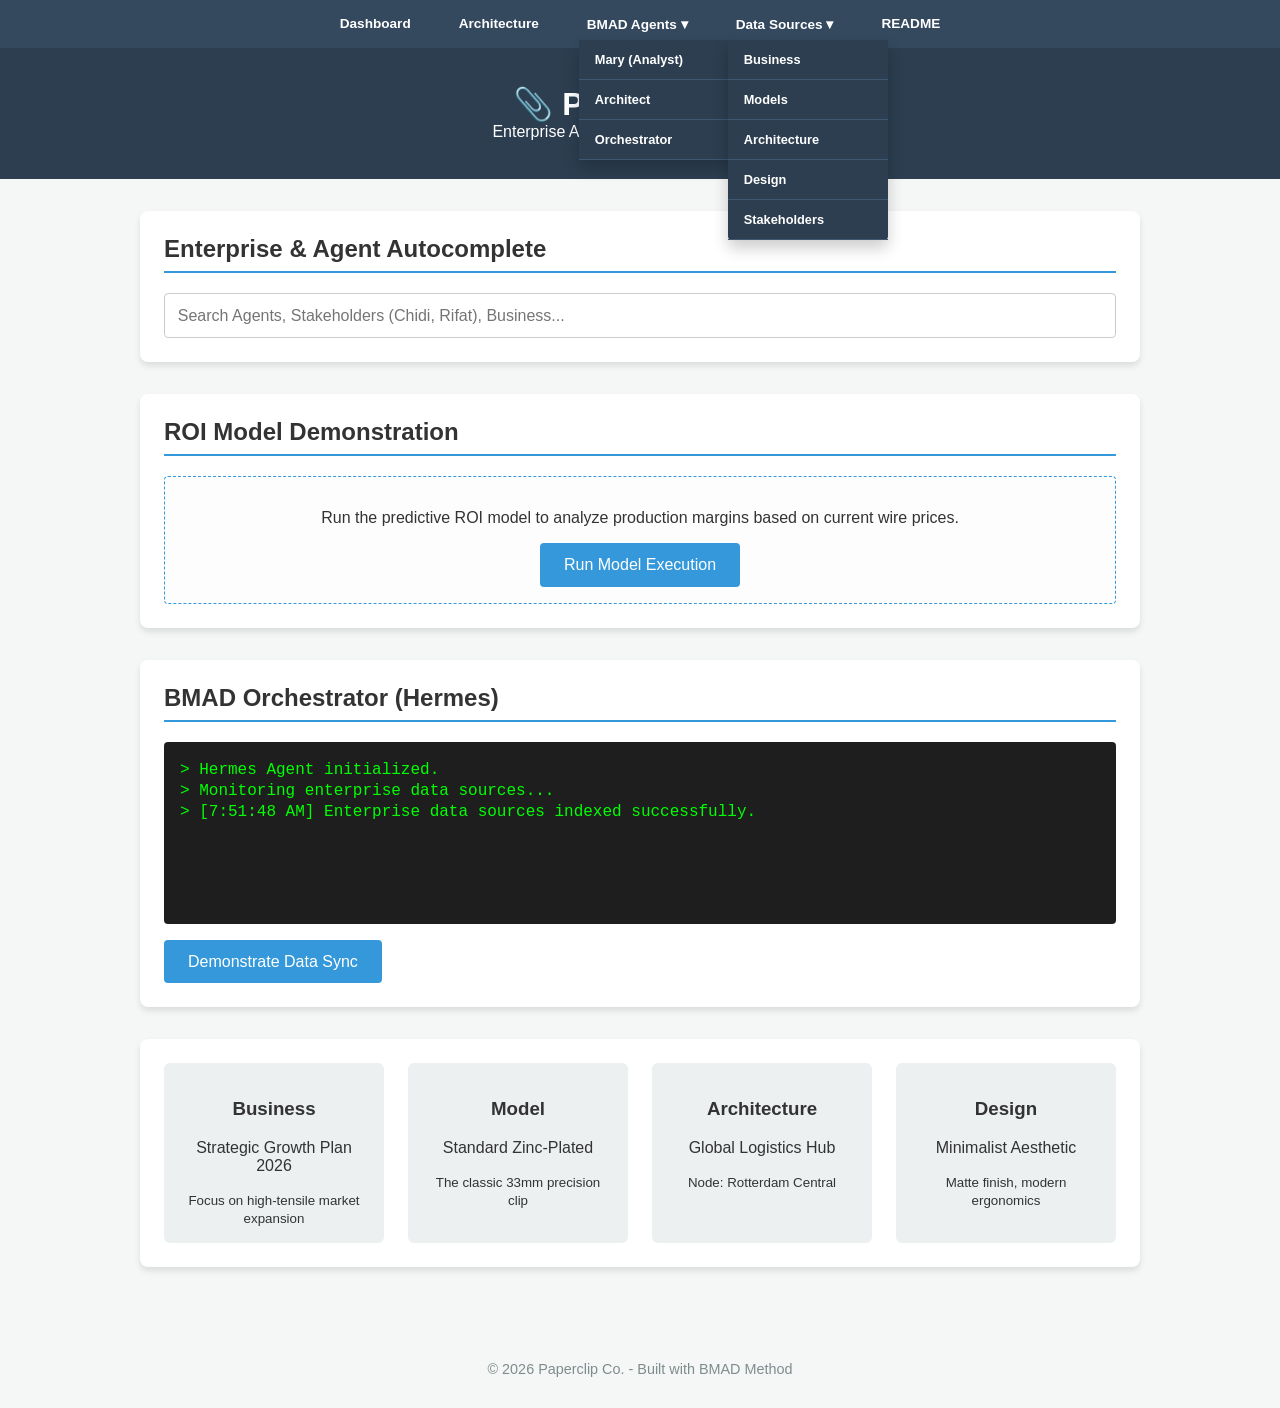
==== index.html @ b53ecb3b "feat: pivot Paperclip Co to AI Transformation Consultancy and expand navigation" ====
<!DOCTYPE html>
<html lang="en">
<head>
    <meta charset="UTF-8">
    <meta name="viewport" content="width=device-width, initial-scale=1.0">
    <title>Paperclip Co - Enterprise BMAD Dashboard</title>
    <link rel="stylesheet" href="style.css">
</head>
<body>
    <nav class="top-menu">
        <ul>
            <li><a href="index.html">Dashboard</a></li>
            <li><a href="markdown-renderer.html?file=architecture.md">Architecture</a></li>
            <li class="dropdown">
                <a href="#">BMAD Agents ▾</a>
                <ul class="dropdown-content">
                    <li><a href="markdown-renderer.html?file=.bmad-core/agents/analyst.md">Mary (Analyst)</a></li>
                    <li><a href="markdown-renderer.html?file=.bmad-core/agents/architect.md">Architect</a></li>
                    <li><a href="markdown-renderer.html?file=.bmad-core/agents/bmad-orchestrator.md">Orchestrator</a></li>
                </ul>
            </li>
            <li class="dropdown">
                <a href="#">Data Sources ▾</a>
                <ul class="dropdown-content">
                    <li><a href="data/business.json">Business</a></li>
                    <li><a href="data/model.json">Models</a></li>
                    <li><a href="data/architecture.json">Architecture</a></li>
                    <li><a href="data/design.json">Design</a></li>
                    <li><a href="data/stakeholders.json">Stakeholders</a></li>
                </ul>
            </li>
            <li><a href="markdown-renderer.html?file=README.md">README</a></li>
        </ul>
    </nav>

    <header>
        <h1>📎 Paperclip Co. <span class="subtitle">Enterprise AI Transformation Consultancy</span></h1>
    </header>
    
    <main>
        <section id="search-section">
            <h2>Enterprise & Agent Autocomplete</h2>
            <div class="search-container">
                <input type="text" id="autocomplete-input" placeholder="Search Agents, Stakeholders (Chidi, Rifat), Business...">
                <div id="autocomplete-results" class="results-dropdown"></div>
            </div>
        </section>

        <section id="model-demonstration">
            <h2>ROI Model Demonstration</h2>
            <div class="model-box">
                <p>Run the predictive ROI model to analyze production margins based on current wire prices.</p>
                <button onclick="window.runROIModel()">Run Model Execution</button>
            </div>
        </section>

        <section id="hermes-agent">
            <h2>BMAD Orchestrator (Hermes)</h2>
            <div class="agent-console" id="agent-console">
                <p class="system-msg">> Hermes Agent initialized.</p>
                <p class="system-msg">> Monitoring enterprise data sources...</p>
            </div>
            <button id="demonstrate-btn">Demonstrate Data Sync</button>
        </section>

        <section id="bmad-overview">
            <div class="bmad-grid">
                <div class="bmad-card" id="business-card">
                    <h3>Business</h3>
                    <p>Strategic Growth Plan 2026</p>
                    <small>Focus on high-tensile market expansion</small>
                </div>
                <div class="bmad-card" id="model-card">
                    <h3>Model</h3>
                    <p>Standard Zinc-Plated</p>
                    <small>The classic 33mm precision clip</small>
                </div>
                <div class="bmad-card" id="architecture-card">
                    <h3>Architecture</h3>
                    <p>Global Logistics Hub</p>
                    <small>Node: Rotterdam Central</small>
                </div>
                <div class="bmad-card" id="design-card">
                    <h3>Design</h3>
                    <p>Minimalist Aesthetic</p>
                    <small>Matte finish, modern ergonomics</small>
                </div>
            </div>
        </section>
    </main>

    <footer>
        <p>&copy; 2026 Paperclip Co. - Built with BMAD Method</p>
    </footer>

    <script src="app.js"></script>
</body>
</html>
---- style.css ----
body {
    font-family: 'Segoe UI', Tahoma, Geneva, Verdana, sans-serif;
    background-color: #f4f7f6;
    color: #333;
    margin: 0;
    padding: 0;
}

.top-menu {
    background-color: #34495e;
    padding: 0.5rem 0;
    position: sticky;
    top: 0;
    z-index: 1001;
}

.top-menu ul {
    list-style: none;
    margin: 0;
    padding: 0;
    display: flex;
    justify-content: center;
}

.top-menu li {
    margin: 0 1rem;
    position: relative;
}

.top-menu a {
    color: white;
    text-decoration: none;
    font-weight: 600;
    font-size: 0.85rem;
    transition: color 0.2s;
    display: block;
    padding: 0.5rem;
}

.top-menu a:hover {
    color: #3498db;
}

/* Dropdown Styles */
.dropdown-content {
    display: none;
    position: absolute;
    background-color: #2c3e50;
    min-width: 160px;
    box-shadow: 0px 8px 16px 0px rgba(0,0,0,0.2);
    z-index: 1;
    border-radius: 0 0 4px 4px;
    flex-direction: column;
}

.dropdown-content li {
    margin: 0;
}

.dropdown-content a {
    padding: 12px 16px;
    font-size: 0.8rem;
    border-bottom: 1px solid #3e5871;
}

.dropdown-content a:hover {
    background-color: #34495e;
}

.dropdown:hover .dropdown-content {
    display: flex;
}

.model-box {
    padding: 1rem;
    background: #fdfdfd;
    border: 1px dashed #3498db;
    border-radius: 4px;
    text-align: center;
}

header {
    background-color: #2c3e50;
    color: white;
    padding: 1rem 2rem;
    text-align: center;
}

.subtitle {
    font-weight: 300;
    font-size: 1rem;
    display: block;
}

main {
    padding: 2rem;
    max-width: 1000px;
    margin: 0 auto;
}

section {
    background: white;
    padding: 1.5rem;
    margin-bottom: 2rem;
    border-radius: 8px;
    box-shadow: 0 4px 6px rgba(0,0,0,0.1);
}

h2 {
    border-bottom: 2px solid #3498db;
    padding-bottom: 0.5rem;
    margin-top: 0;
}

.search-container {
    position: relative;
}

#autocomplete-input {
    width: 100%;
    padding: 0.8rem;
    font-size: 1rem;
    border: 1px solid #ccc;
    border-radius: 4px;
    box-sizing: border-box;
}

.results-dropdown {
    position: absolute;
    top: 100%;
    left: 0;
    right: 0;
    background: white;
    border: 1px solid #ccc;
    border-top: none;
    z-index: 1000;
    max-height: 200px;
    overflow-y: auto;
    display: none;
}

.result-item {
    padding: 0.8rem;
    cursor: pointer;
    border-bottom: 1px solid #eee;
}

.result-item:hover {
    background-color: #f0f0f0;
}

.result-category {
    font-size: 0.8rem;
    color: #3498db;
    text-transform: uppercase;
    margin-bottom: 0.2rem;
}

.agent-console {
    background-color: #1e1e1e;
    color: #00ff00;
    font-family: 'Courier New', Courier, monospace;
    padding: 1rem;
    border-radius: 4px;
    height: 150px;
    overflow-y: auto;
    margin-bottom: 1rem;
}

.system-msg {
    margin: 0.2rem 0;
}

button {
    background-color: #3498db;
    color: white;
    border: none;
    padding: 0.8rem 1.5rem;
    border-radius: 4px;
    cursor: pointer;
    font-size: 1rem;
}

button:hover {
    background-color: #2980b9;
}

.bmad-grid {
    display: grid;
    grid-template-columns: repeat(auto-fit, minmax(200px, 1fr));
    gap: 1.5rem;
}

.bmad-card {
    background: #ecf0f1;
    padding: 1rem;
    border-radius: 6px;
    text-align: center;
    transition: transform 0.2s;
}

.bmad-card:hover {
    transform: translateY(-5px);
}

footer {
    text-align: center;
    padding: 1rem;
    color: #7f8c8d;
    font-size: 0.9rem;
}
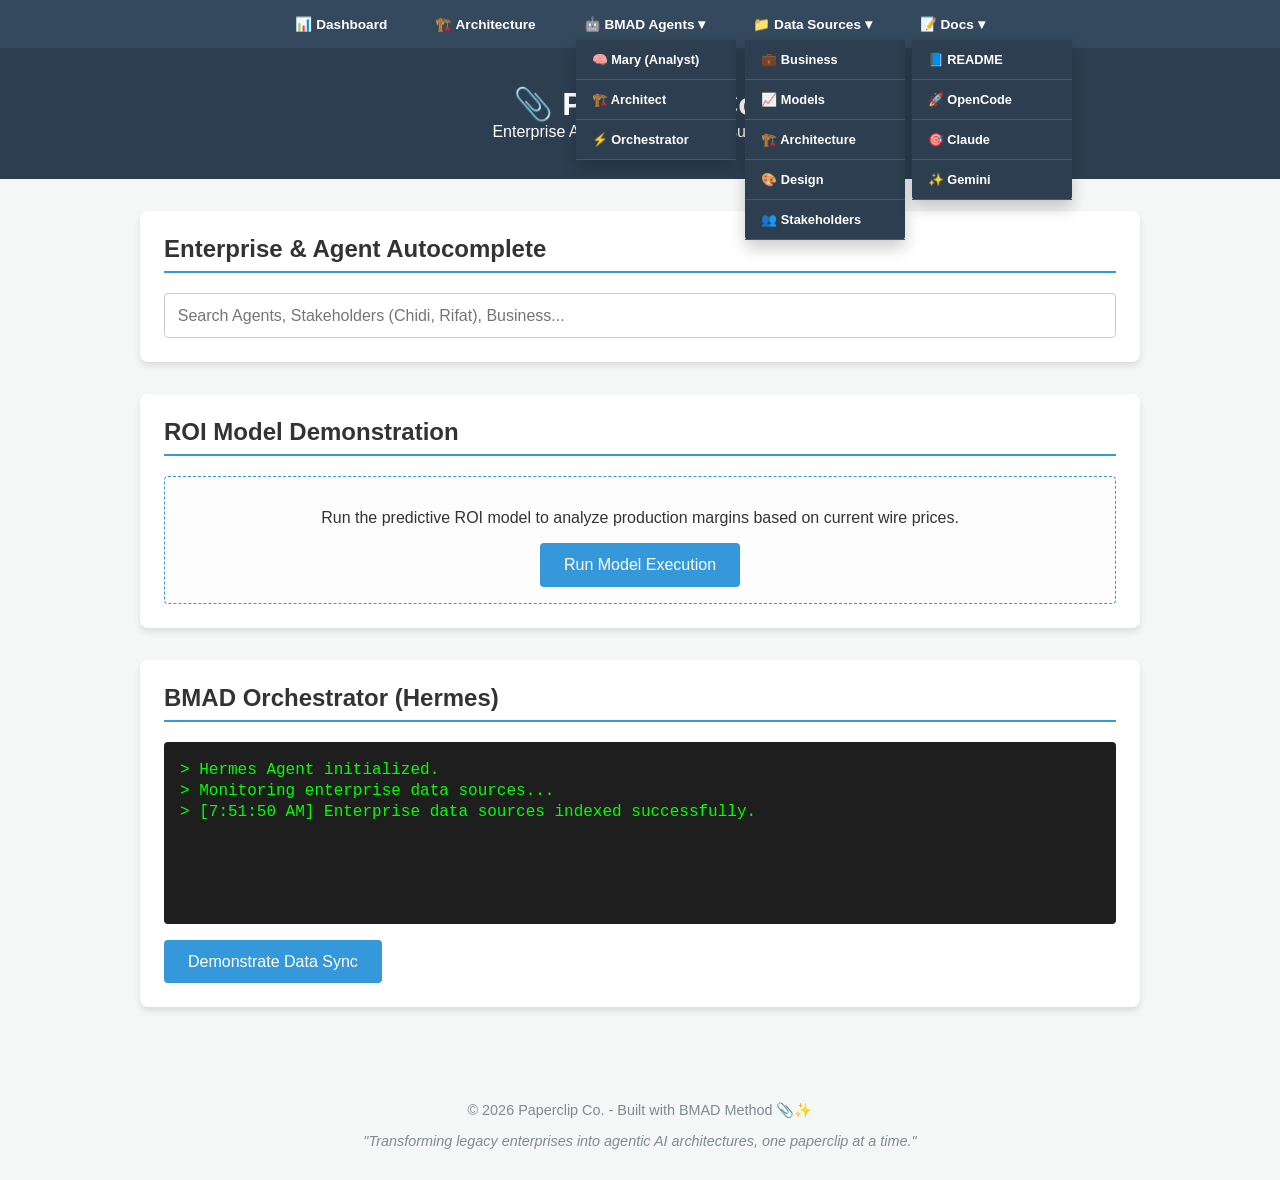
==== commit ec42db75: "feat: remove legacy BMAD cards and align all docs with showcase narrative - Remove Business/Model/Ar" ====
--- a/index.html
+++ b/index.html
@@ -9,27 +9,35 @@
 <body>
     <nav class="top-menu">
         <ul>
-            <li><a href="index.html">Dashboard</a></li>
-            <li><a href="markdown-renderer.html?file=architecture.md">Architecture</a></li>
+            <li><a href="index.html">📊 Dashboard</a></li>
+            <li><a href="markdown-renderer.html?file=architecture.md">🏗️ Architecture</a></li>
             <li class="dropdown">
-                <a href="#">BMAD Agents ▾</a>
+                <a href="#">🤖 BMAD Agents ▾</a>
                 <ul class="dropdown-content">
-                    <li><a href="markdown-renderer.html?file=.bmad-core/agents/analyst.md">Mary (Analyst)</a></li>
-                    <li><a href="markdown-renderer.html?file=.bmad-core/agents/architect.md">Architect</a></li>
-                    <li><a href="markdown-renderer.html?file=.bmad-core/agents/bmad-orchestrator.md">Orchestrator</a></li>
+                    <li><a href="markdown-renderer.html?file=.bmad-core/agents/analyst.md">🧠 Mary (Analyst)</a></li>
+                    <li><a href="markdown-renderer.html?file=.bmad-core/agents/architect.md">🏗️ Architect</a></li>
+                    <li><a href="markdown-renderer.html?file=.bmad-core/agents/bmad-orchestrator.md">⚡ Orchestrator</a></li>
                 </ul>
             </li>
             <li class="dropdown">
-                <a href="#">Data Sources ▾</a>
+                <a href="#">📁 Data Sources ▾</a>
                 <ul class="dropdown-content">
-                    <li><a href="data/business.json">Business</a></li>
-                    <li><a href="data/model.json">Models</a></li>
-                    <li><a href="data/architecture.json">Architecture</a></li>
-                    <li><a href="data/design.json">Design</a></li>
-                    <li><a href="data/stakeholders.json">Stakeholders</a></li>
+                    <li><a href="data/business.json">💼 Business</a></li>
+                    <li><a href="data/model.json">📈 Models</a></li>
+                    <li><a href="data/architecture.json">🏗️ Architecture</a></li>
+                    <li><a href="data/design.json">🎨 Design</a></li>
+                    <li><a href="data/stakeholders.json">👥 Stakeholders</a></li>
                 </ul>
             </li>
-            <li><a href="markdown-renderer.html?file=README.md">README</a></li>
+            <li class="dropdown">
+                <a href="#">📝 Docs ▾</a>
+                <ul class="dropdown-content">
+                    <li><a href="markdown-renderer.html?file=README.md">📘 README</a></li>
+                    <li><a href="markdown-renderer.html?file=opencode.md">🚀 OpenCode</a></li>
+                    <li><a href="markdown-renderer.html?file=claude.md">🎯 Claude</a></li>
+                    <li><a href="markdown-renderer.html?file=gemini.md">✨ Gemini</a></li>
+                </ul>
+            </li>
         </ul>
     </nav>
 
@@ -63,34 +71,11 @@
             <button id="demonstrate-btn">Demonstrate Data Sync</button>
         </section>
 
-        <section id="bmad-overview">
-            <div class="bmad-grid">
-                <div class="bmad-card" id="business-card">
-                    <h3>Business</h3>
-                    <p>Strategic Growth Plan 2026</p>
-                    <small>Focus on high-tensile market expansion</small>
-                </div>
-                <div class="bmad-card" id="model-card">
-                    <h3>Model</h3>
-                    <p>Standard Zinc-Plated</p>
-                    <small>The classic 33mm precision clip</small>
-                </div>
-                <div class="bmad-card" id="architecture-card">
-                    <h3>Architecture</h3>
-                    <p>Global Logistics Hub</p>
-                    <small>Node: Rotterdam Central</small>
-                </div>
-                <div class="bmad-card" id="design-card">
-                    <h3>Design</h3>
-                    <p>Minimalist Aesthetic</p>
-                    <small>Matte finish, modern ergonomics</small>
-                </div>
-            </div>
-        </section>
     </main>
 
     <footer>
-        <p>&copy; 2026 Paperclip Co. - Built with BMAD Method</p>
+        <p>&copy; 2026 Paperclip Co. - Built with BMAD Method 📎✨</p>
+        <p><em>"Transforming legacy enterprises into agentic AI architectures, one paperclip at a time."</em></p>
     </footer>
 
     <script src="app.js"></script>
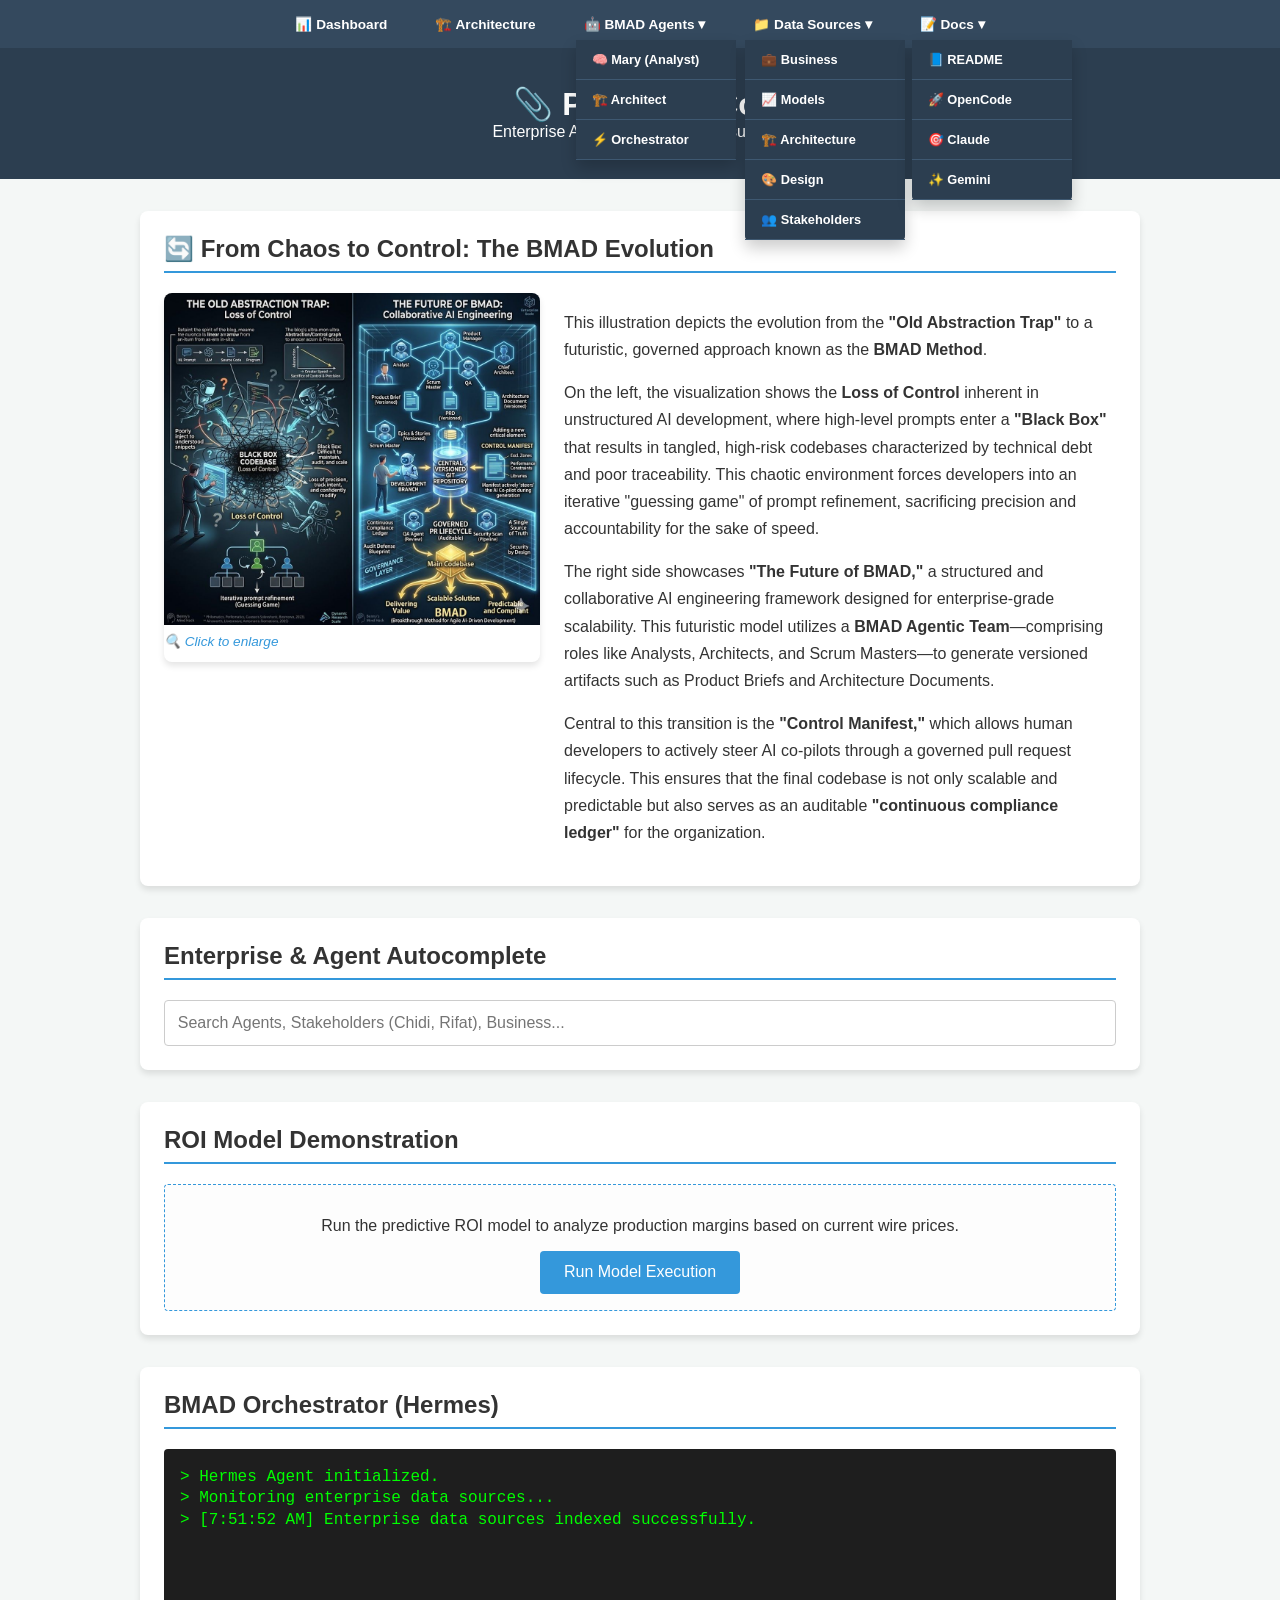
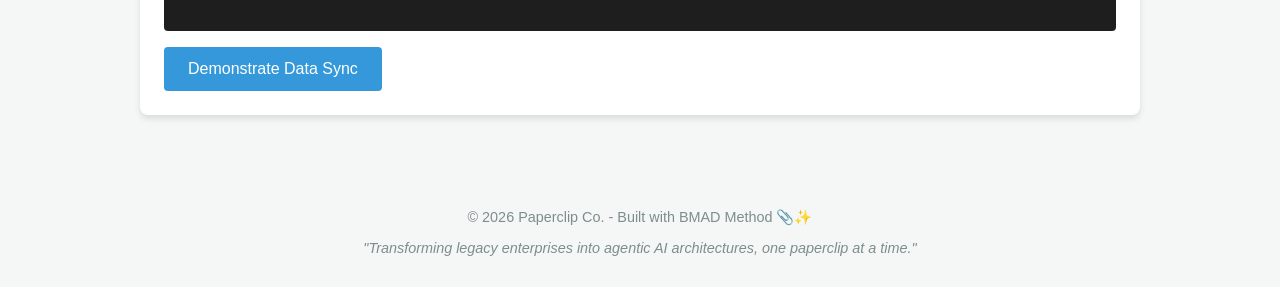
==== commit e63ace35: "feat: add BMAD before/after visual with modal popup - Download and include bmad_before_after.jpeg in" ====
--- a/index.html
+++ b/index.html
@@ -46,6 +46,30 @@
     </header>
     
     <main>
+        <section id="bmad-visual-section">
+            <h2>🔄 From Chaos to Control: The BMAD Evolution</h2>
+            <div class="bmad-visual">
+                <div class="bmad-visual-thumb" onclick="openModal()">
+                    <img src="bmad_before_after.jpeg" alt="BMAD Before and After - Old Abstraction Trap vs Future of BMAD">
+                    <p class="click-hint">🔍 Click to enlarge</p>
+                </div>
+                <div class="bmad-visual-text">
+                    <p>
+                        This illustration depicts the evolution from the <strong>"Old Abstraction Trap"</strong> to a futuristic, governed approach known as the <strong>BMAD Method</strong>.
+                    </p>
+                    <p>
+                        On the left, the visualization shows the <strong>Loss of Control</strong> inherent in unstructured AI development, where high-level prompts enter a <strong>"Black Box"</strong> that results in tangled, high-risk codebases characterized by technical debt and poor traceability. This chaotic environment forces developers into an iterative "guessing game" of prompt refinement, sacrificing precision and accountability for the sake of speed.
+                    </p>
+                    <p>
+                        The right side showcases <strong>"The Future of BMAD,"</strong> a structured and collaborative AI engineering framework designed for enterprise-grade scalability. This futuristic model utilizes a <strong>BMAD Agentic Team</strong>—comprising roles like Analysts, Architects, and Scrum Masters—to generate versioned artifacts such as Product Briefs and Architecture Documents.
+                    </p>
+                    <p>
+                        Central to this transition is the <strong>"Control Manifest,"</strong> which allows human developers to actively steer AI co-pilots through a governed pull request lifecycle. This ensures that the final codebase is not only scalable and predictable but also serves as an auditable <strong>"continuous compliance ledger"</strong> for the organization.
+                    </p>
+                </div>
+            </div>
+        </section>
+
         <section id="search-section">
             <h2>Enterprise & Agent Autocomplete</h2>
             <div class="search-container">
@@ -73,11 +97,37 @@
 
     </main>
 
+    <!-- Image Modal -->
+    <div id="image-modal" class="modal-overlay" onclick="closeModal(event)">
+        <div class="modal-content">
+            <button class="modal-close" onclick="closeModal(event)">&times;</button>
+            <img src="bmad_before_after.jpeg" alt="BMAD Before and After - Full Size">
+        </div>
+    </div>
+
     <footer>
         <p>&copy; 2026 Paperclip Co. - Built with BMAD Method 📎✨</p>
         <p><em>"Transforming legacy enterprises into agentic AI architectures, one paperclip at a time."</em></p>
     </footer>
 
     <script src="app.js"></script>
+    <script>
+        function openModal() {
+            document.getElementById('image-modal').classList.add('active');
+            document.body.style.overflow = 'hidden';
+        }
+        function closeModal(event) {
+            if (event.target.classList.contains('modal-overlay') || event.target.classList.contains('modal-close')) {
+                document.getElementById('image-modal').classList.remove('active');
+                document.body.style.overflow = '';
+            }
+        }
+        document.addEventListener('keydown', function(event) {
+            if (event.key === 'Escape') {
+                document.getElementById('image-modal').classList.remove('active');
+                document.body.style.overflow = '';
+            }
+        });
+    </script>
 </body>
 </html>
--- a/style.css
+++ b/style.css
@@ -209,3 +209,99 @@
     color: #7f8c8d;
     font-size: 0.9rem;
 }
+
+/* Modal Styles */
+.modal-overlay {
+    display: none;
+    position: fixed;
+    z-index: 2000;
+    left: 0;
+    top: 0;
+    width: 100%;
+    height: 100%;
+    background-color: rgba(0, 0, 0, 0.85);
+    justify-content: center;
+    align-items: center;
+    padding: 2rem;
+    box-sizing: border-box;
+}
+
+.modal-overlay.active {
+    display: flex;
+}
+
+.modal-content {
+    position: relative;
+    max-width: 90vw;
+    max-height: 90vh;
+    display: flex;
+    flex-direction: column;
+    align-items: center;
+}
+
+.modal-content img {
+    max-width: 100%;
+    max-height: 80vh;
+    border-radius: 8px;
+    box-shadow: 0 10px 30px rgba(0,0,0,0.5);
+}
+
+.modal-close {
+    position: absolute;
+    top: -40px;
+    right: 0;
+    color: white;
+    font-size: 2rem;
+    font-weight: bold;
+    cursor: pointer;
+    background: none;
+    border: none;
+    padding: 0;
+    line-height: 1;
+}
+
+.modal-close:hover {
+    color: #e74c3c;
+}
+
+.bmad-visual {
+    display: flex;
+    flex-wrap: wrap;
+    gap: 1.5rem;
+    align-items: flex-start;
+}
+
+.bmad-visual-thumb {
+    flex: 1 1 300px;
+    cursor: pointer;
+    transition: transform 0.2s, box-shadow 0.2s;
+    border-radius: 8px;
+    overflow: hidden;
+    box-shadow: 0 4px 6px rgba(0,0,0,0.1);
+}
+
+.bmad-visual-thumb:hover {
+    transform: scale(1.02);
+    box-shadow: 0 8px 16px rgba(0,0,0,0.2);
+}
+
+.bmad-visual-thumb img {
+    width: 100%;
+    display: block;
+}
+
+.bmad-visual-text {
+    flex: 2 1 400px;
+}
+
+.bmad-visual-text p {
+    line-height: 1.7;
+    margin-bottom: 1rem;
+}
+
+.click-hint {
+    font-size: 0.85rem;
+    color: #3498db;
+    margin-top: 0.5rem;
+    font-style: italic;
+}
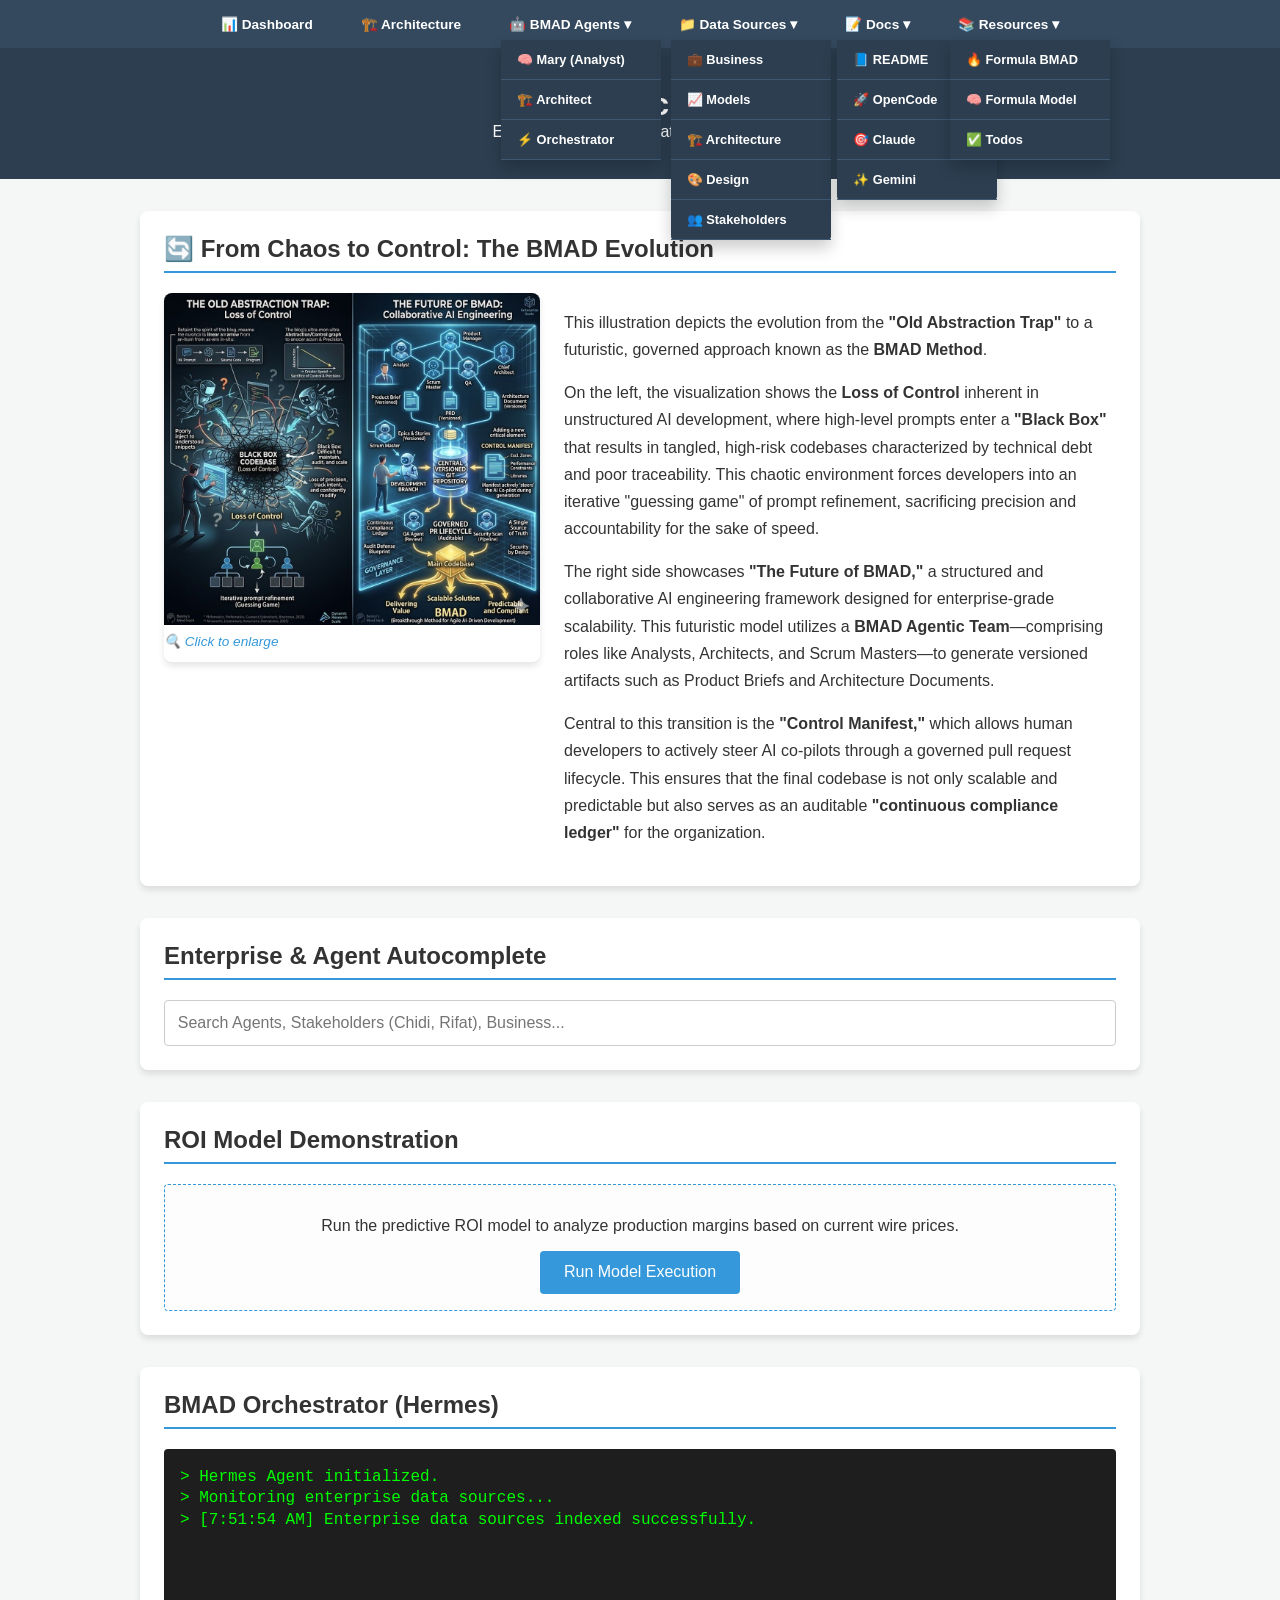
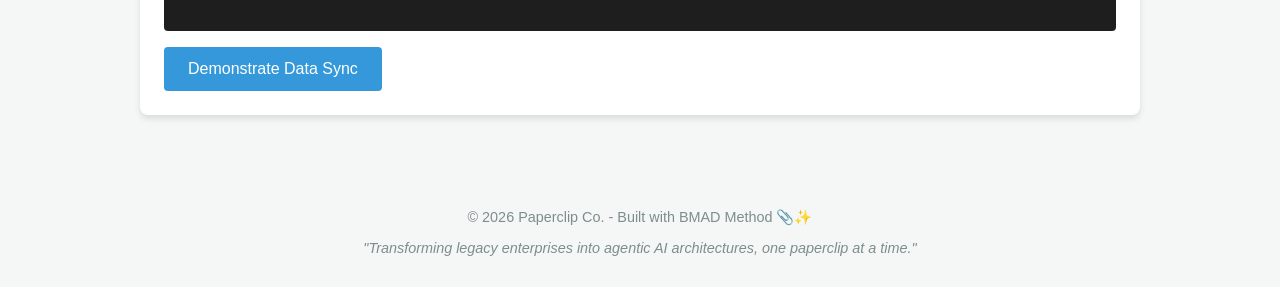
==== commit 30e1a853: "Add BMAD resources: formula_bmad, formula_model, todos + site menu integration" ====
--- a/index.html
+++ b/index.html
@@ -36,6 +36,14 @@
                     <li><a href="markdown-renderer.html?file=opencode.md">🚀 OpenCode</a></li>
                     <li><a href="markdown-renderer.html?file=claude.md">🎯 Claude</a></li>
                     <li><a href="markdown-renderer.html?file=gemini.md">✨ Gemini</a></li>
+                </ul>
+            </li>
+            <li class="dropdown">
+                <a href="#">📚 Resources ▾</a>
+                <ul class="dropdown-content">
+                    <li><a href="markdown-renderer.html?file=formula_bmad.md">🔥 Formula BMAD</a></li>
+                    <li><a href="markdown-renderer.html?file=formula_model.md">🧠 Formula Model</a></li>
+                    <li><a href="markdown-renderer.html?file=todos.md">✅ Todos</a></li>
                 </ul>
             </li>
         </ul>
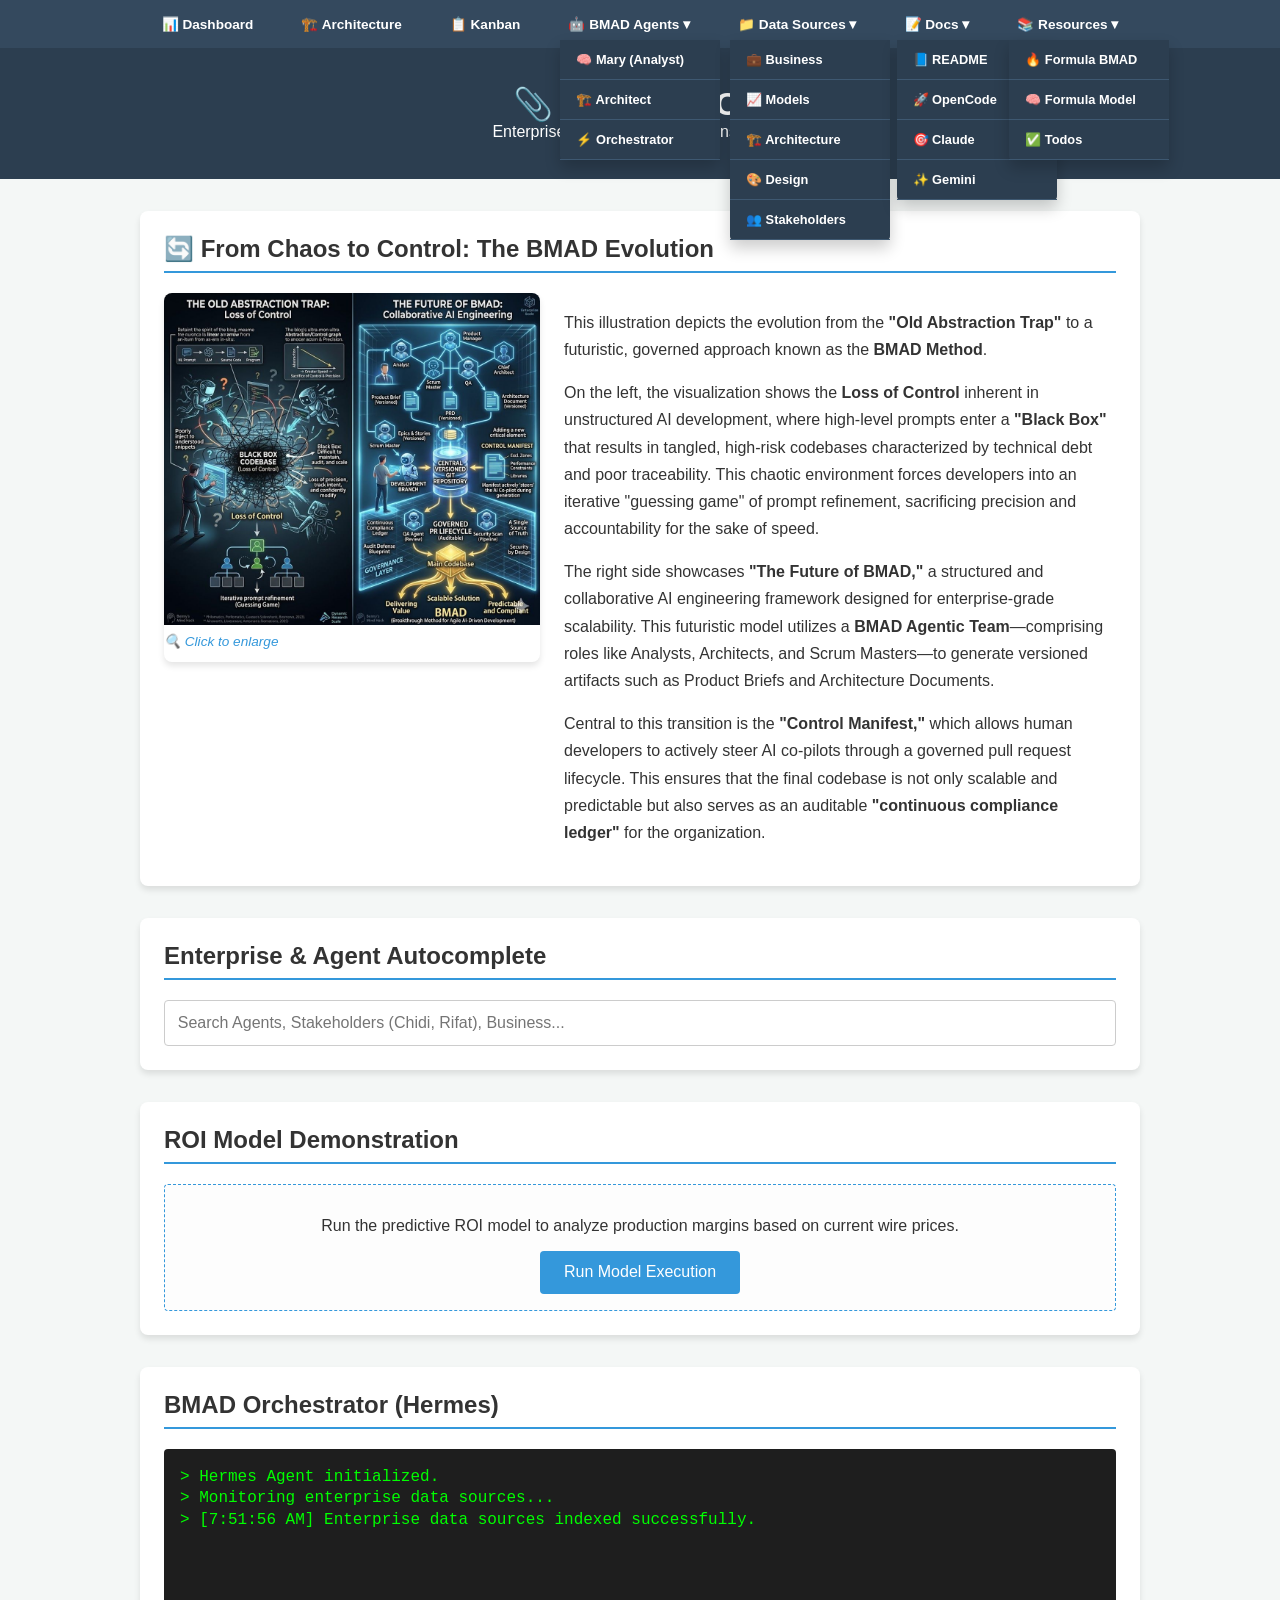
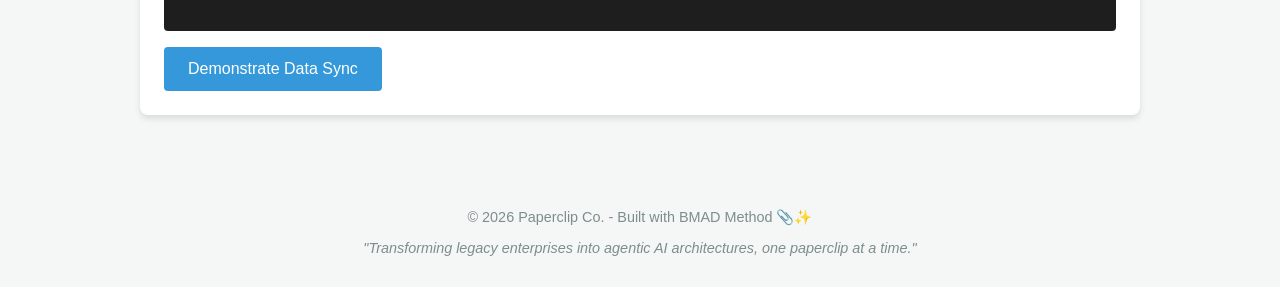
==== commit ac3d6ae9: "Add kanban board, shared menu component, Substack community section, and update todos" ====
--- a/index.html
+++ b/index.html
@@ -7,47 +7,9 @@
     <link rel="stylesheet" href="style.css">
 </head>
 <body>
-    <nav class="top-menu">
-        <ul>
-            <li><a href="index.html">📊 Dashboard</a></li>
-            <li><a href="markdown-renderer.html?file=architecture.md">🏗️ Architecture</a></li>
-            <li class="dropdown">
-                <a href="#">🤖 BMAD Agents ▾</a>
-                <ul class="dropdown-content">
-                    <li><a href="markdown-renderer.html?file=.bmad-core/agents/analyst.md">🧠 Mary (Analyst)</a></li>
-                    <li><a href="markdown-renderer.html?file=.bmad-core/agents/architect.md">🏗️ Architect</a></li>
-                    <li><a href="markdown-renderer.html?file=.bmad-core/agents/bmad-orchestrator.md">⚡ Orchestrator</a></li>
-                </ul>
-            </li>
-            <li class="dropdown">
-                <a href="#">📁 Data Sources ▾</a>
-                <ul class="dropdown-content">
-                    <li><a href="data/business.json">💼 Business</a></li>
-                    <li><a href="data/model.json">📈 Models</a></li>
-                    <li><a href="data/architecture.json">🏗️ Architecture</a></li>
-                    <li><a href="data/design.json">🎨 Design</a></li>
-                    <li><a href="data/stakeholders.json">👥 Stakeholders</a></li>
-                </ul>
-            </li>
-            <li class="dropdown">
-                <a href="#">📝 Docs ▾</a>
-                <ul class="dropdown-content">
-                    <li><a href="markdown-renderer.html?file=README.md">📘 README</a></li>
-                    <li><a href="markdown-renderer.html?file=opencode.md">🚀 OpenCode</a></li>
-                    <li><a href="markdown-renderer.html?file=claude.md">🎯 Claude</a></li>
-                    <li><a href="markdown-renderer.html?file=gemini.md">✨ Gemini</a></li>
-                </ul>
-            </li>
-            <li class="dropdown">
-                <a href="#">📚 Resources ▾</a>
-                <ul class="dropdown-content">
-                    <li><a href="markdown-renderer.html?file=formula_bmad.md">🔥 Formula BMAD</a></li>
-                    <li><a href="markdown-renderer.html?file=formula_model.md">🧠 Formula Model</a></li>
-                    <li><a href="markdown-renderer.html?file=todos.md">✅ Todos</a></li>
-                </ul>
-            </li>
-        </ul>
-    </nav>
+    <!-- Shared Menu -->
+    <div id="shared-menu"></div>
+    <script src="menu.js"></script>
 
     <header>
         <h1>📎 Paperclip Co. <span class="subtitle">Enterprise AI Transformation Consultancy</span></h1>
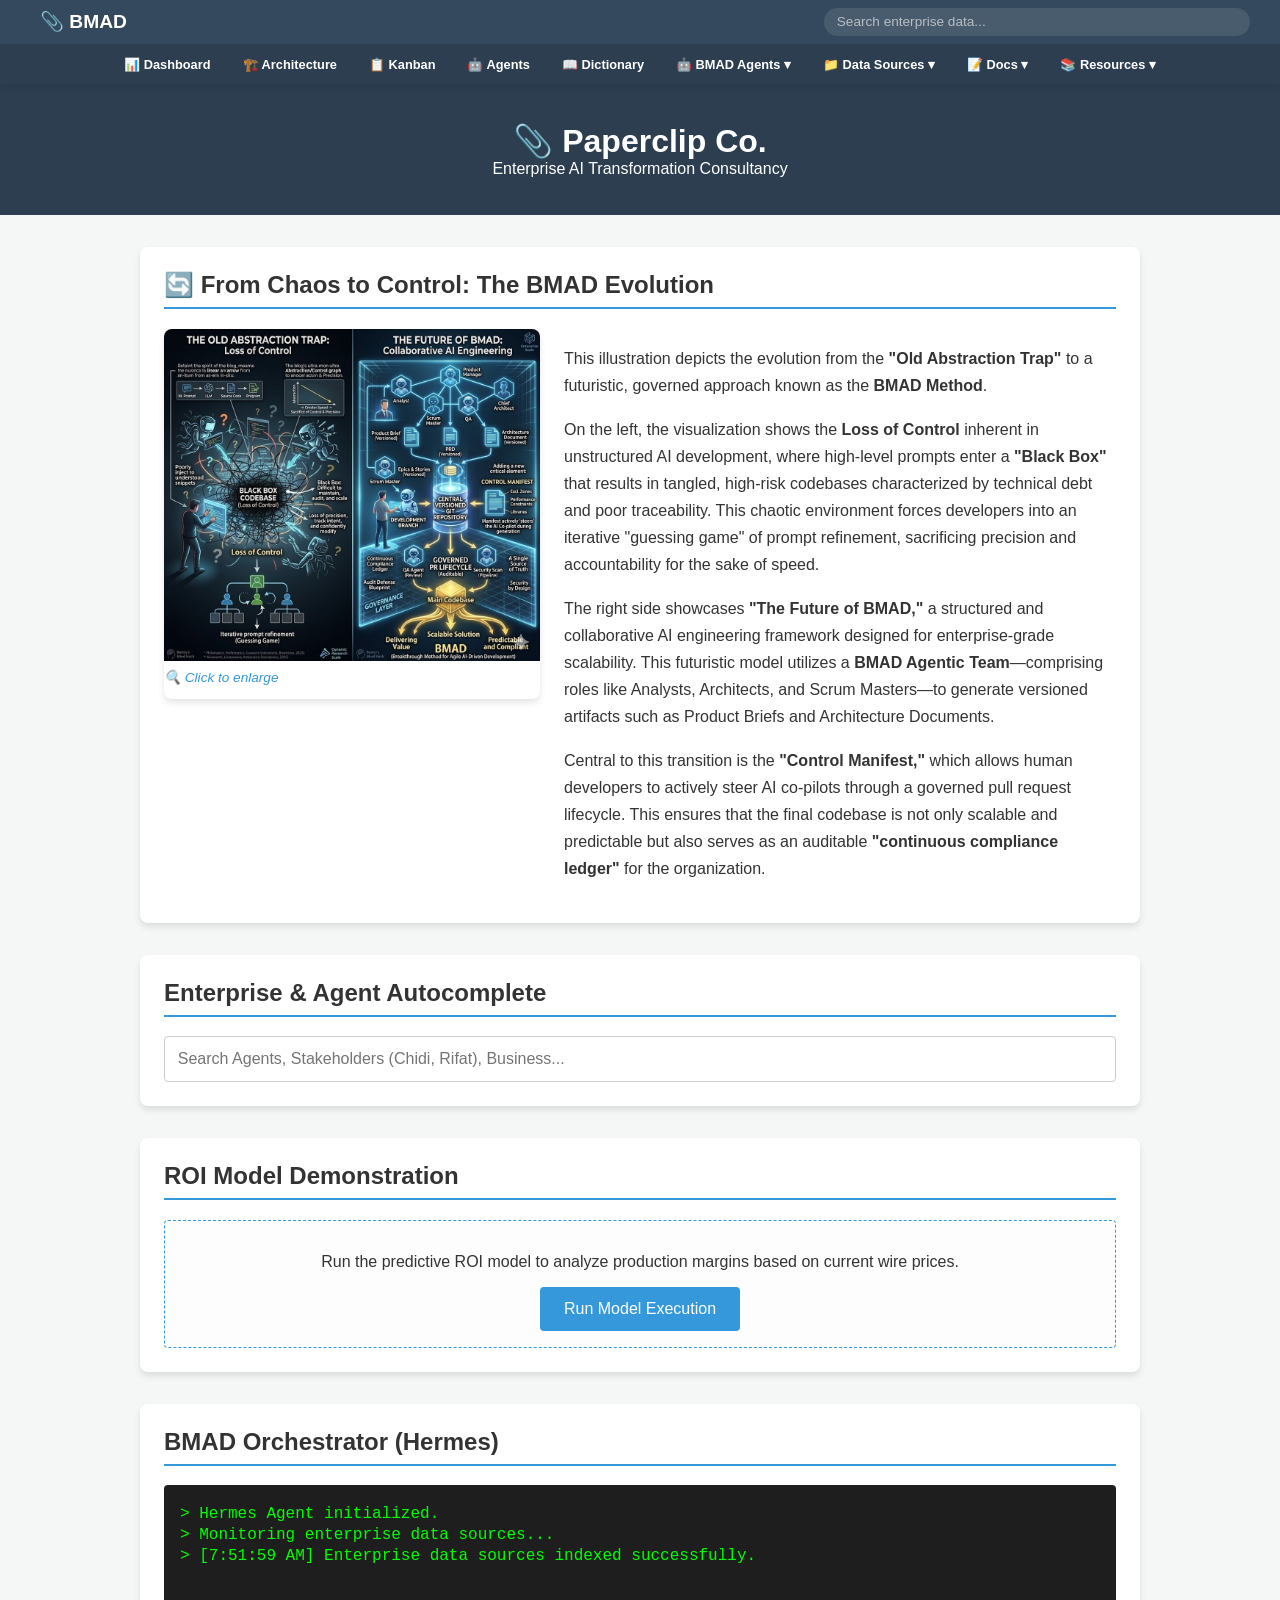
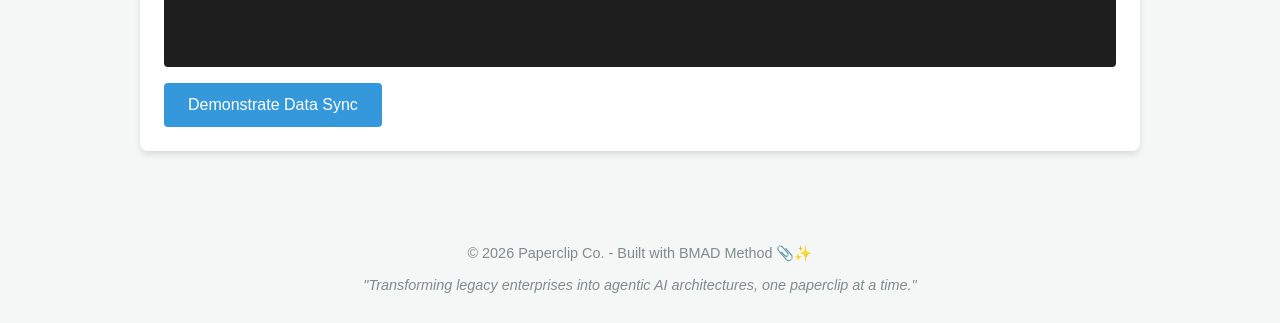
==== commit 604aec0f: "feat: fix search navigation, add robots.txt, sitemap.xml, and favicon" ====
--- a/index.html
+++ b/index.html
@@ -5,6 +5,7 @@
     <meta name="viewport" content="width=device-width, initial-scale=1.0">
     <title>Paperclip Co - Enterprise BMAD Dashboard</title>
     <link rel="stylesheet" href="style.css">
+    <link rel="icon" href="favicon.svg" type="image/svg+xml">
 </head>
 <body>
     <!-- Shared Menu -->
--- a/style.css
+++ b/style.css
@@ -8,36 +8,108 @@
 
 .top-menu {
     background-color: #34495e;
-    padding: 0.5rem 0;
+    padding: 0;
     position: sticky;
     top: 0;
     z-index: 1001;
-}
-
-.top-menu ul {
+    box-shadow: 0 2px 10px rgba(0,0,0,0.1);
+}
+
+.menu-header {
+    display: flex;
+    align-items: center;
+    justify-content: space-between;
+    padding: 0.5rem 1rem;
+    max-width: 1200px;
+    margin: 0 auto;
+}
+
+.menu-logo {
+    color: white;
+    font-weight: 800;
+    font-size: 1.2rem;
+    margin-right: 1rem;
+}
+
+.menu-search-container {
+    flex: 1;
+    max-width: 400px;
+    position: relative;
+    margin: 0 1rem;
+}
+
+#menu-search-input {
+    width: 100%;
+    padding: 0.4rem 0.8rem;
+    border-radius: 20px;
+    border: none;
+    font-size: 0.85rem;
+    background: rgba(255,255,255,0.1);
+    color: white;
+    transition: background 0.3s;
+}
+
+#menu-search-input:focus {
+    background: rgba(255,255,255,0.2);
+    outline: none;
+}
+
+#menu-search-input::placeholder {
+    color: rgba(255,255,255,0.6);
+}
+
+.menu-results-dropdown {
+    position: absolute;
+    top: 100%;
+    left: 0;
+    right: 0;
+    background: white;
+    border-radius: 0 0 8px 8px;
+    box-shadow: 0 4px 12px rgba(0,0,0,0.2);
+    margin-top: 5px;
+    max-height: 300px;
+    overflow-y: auto;
+    display: none;
+    z-index: 2000;
+}
+
+.menu-result-item {
+    padding: 0.6rem 1rem;
+    cursor: pointer;
+    border-bottom: 1px solid #eee;
+    color: #333;
+}
+
+.menu-result-item:hover {
+    background: #f0f0f0;
+}
+
+.menu-items {
     list-style: none;
     margin: 0;
     padding: 0;
     display: flex;
     justify-content: center;
-}
-
-.top-menu li {
-    margin: 0 1rem;
+    background: #2c3e50;
+    transition: max-height 0.3s ease-out;
+}
+
+.menu-items li {
     position: relative;
 }
 
-.top-menu a {
+.menu-items a {
     color: white;
     text-decoration: none;
     font-weight: 600;
-    font-size: 0.85rem;
-    transition: color 0.2s;
+    font-size: 0.8rem;
+    transition: background 0.2s;
     display: block;
-    padding: 0.5rem;
-}
-
-.top-menu a:hover {
+    padding: 0.8rem 1rem;
+}
+
+.menu-items a:hover {
+    background: #34495e;
     color: #3498db;
 }
 
@@ -46,29 +118,105 @@
     display: none;
     position: absolute;
     background-color: #2c3e50;
-    min-width: 160px;
+    min-width: 200px;
     box-shadow: 0px 8px 16px 0px rgba(0,0,0,0.2);
     z-index: 1;
-    border-radius: 0 0 4px 4px;
     flex-direction: column;
 }
 
 .dropdown-content li {
-    margin: 0;
+    width: 100%;
 }
 
 .dropdown-content a {
-    padding: 12px 16px;
-    font-size: 0.8rem;
-    border-bottom: 1px solid #3e5871;
-}
-
-.dropdown-content a:hover {
-    background-color: #34495e;
+    padding: 0.7rem 1rem;
+    font-size: 0.75rem;
+    border-bottom: 1px solid rgba(255,255,255,0.05);
 }
 
 .dropdown:hover .dropdown-content {
     display: flex;
+}
+
+/* Hamburger Menu */
+.menu-toggle {
+    display: none;
+    background: none;
+    border: none;
+    cursor: pointer;
+    padding: 10px;
+}
+
+.hamburger {
+    display: block;
+    width: 24px;
+    height: 2px;
+    background: white;
+    position: relative;
+    transition: background 0.3s;
+}
+
+.hamburger::before, .hamburger::after {
+    content: '';
+    position: absolute;
+    width: 24px;
+    height: 2px;
+    background: white;
+    transition: transform 0.3s;
+}
+
+.hamburger::before { top: -8px; }
+.hamburger::after { bottom: -8px; }
+
+.menu-toggle.active .hamburger { background: transparent; }
+.menu-toggle.active .hamburger::before { transform: rotate(45deg) translate(5px, 6px); }
+.menu-toggle.active .hamburger::after { transform: rotate(-45deg) translate(5px, -6px); }
+
+/* Responsive Styles */
+@media (max-width: 768px) {
+    .menu-header {
+        width: 100%;
+    }
+
+    .menu-toggle {
+        display: block;
+    }
+
+    .menu-items {
+        display: none;
+        flex-direction: column;
+        width: 100%;
+        background: #2c3e50;
+        max-height: 0;
+        overflow: hidden;
+    }
+
+    .menu-items.active {
+        display: flex;
+        max-height: 100vh;
+        overflow-y: auto;
+    }
+
+    .menu-items li {
+        width: 100%;
+    }
+
+    .dropdown-content {
+        position: static;
+        display: none;
+        width: 100%;
+        background: #34495e;
+        box-shadow: none;
+    }
+
+    .dropdown.active .dropdown-content {
+        display: flex;
+    }
+
+    .menu-search-container {
+        max-width: none;
+        margin: 0 0.5rem;
+    }
 }
 
 .model-box {
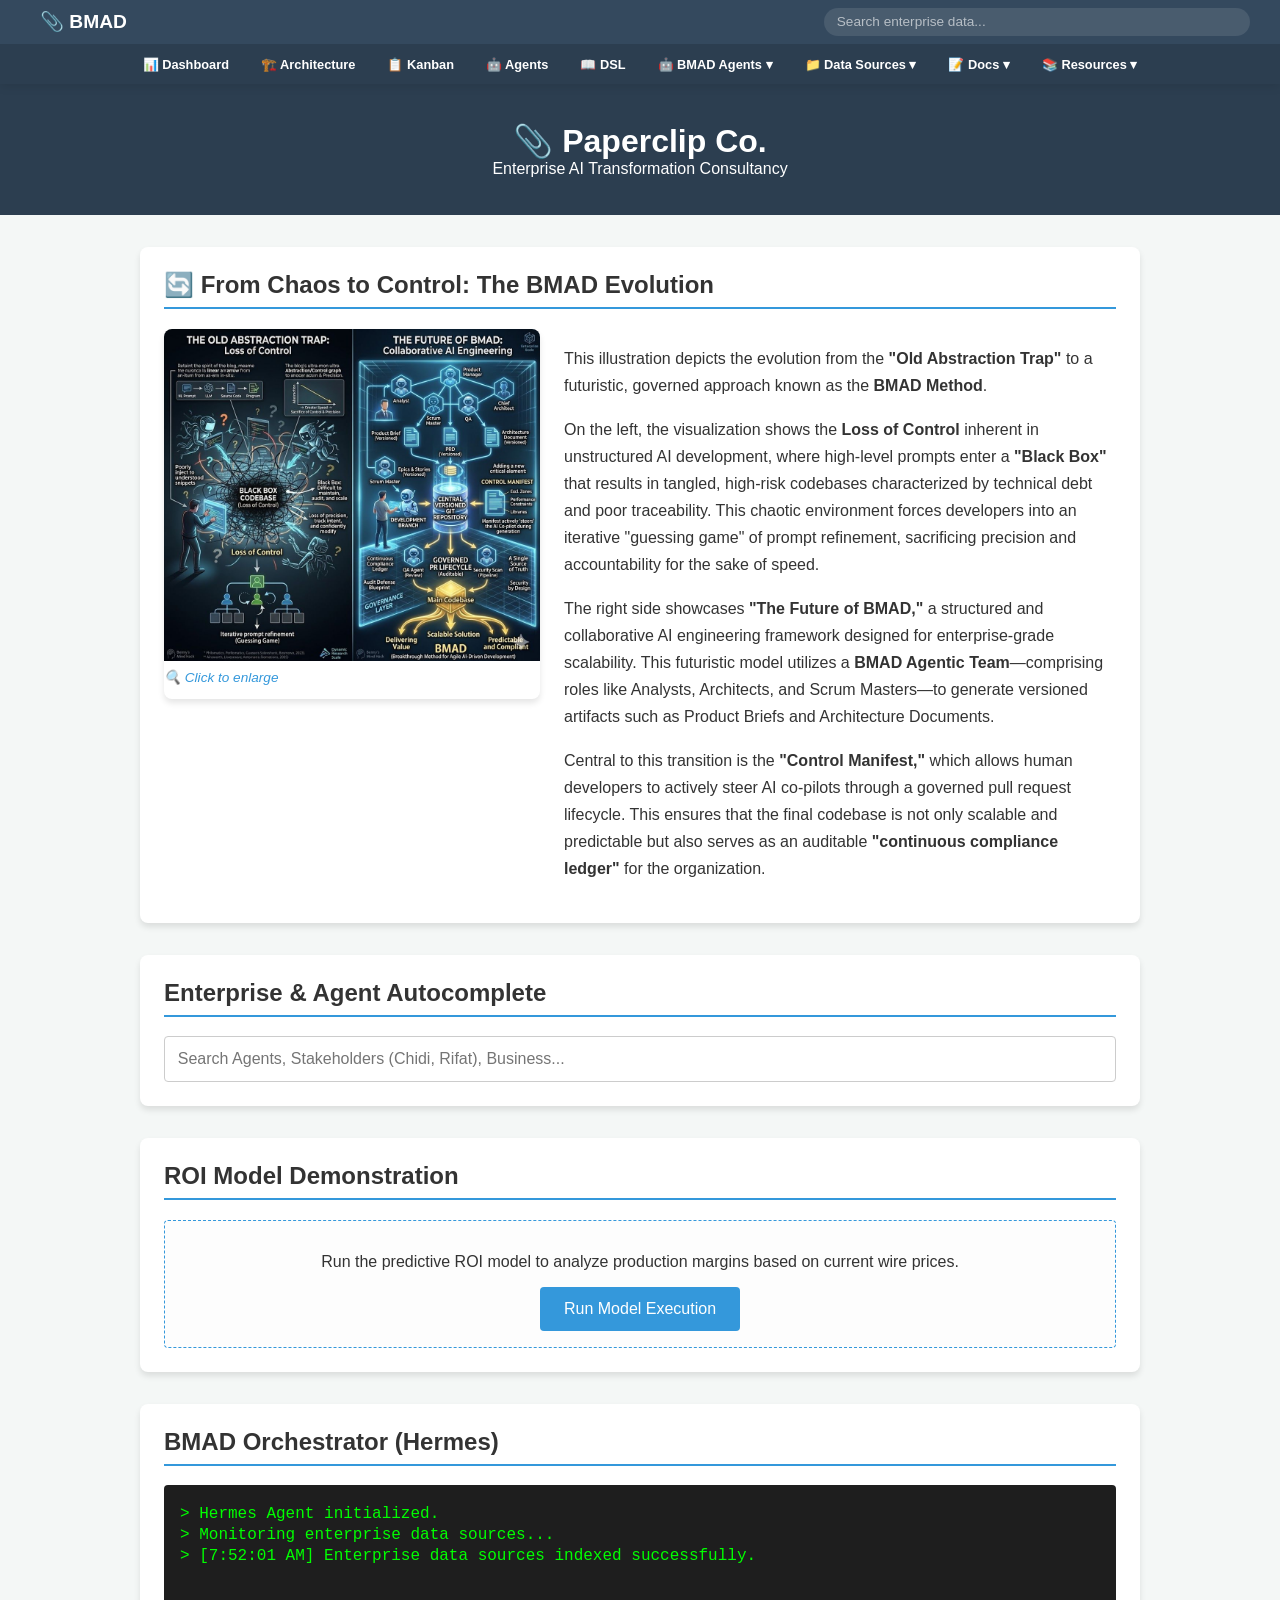
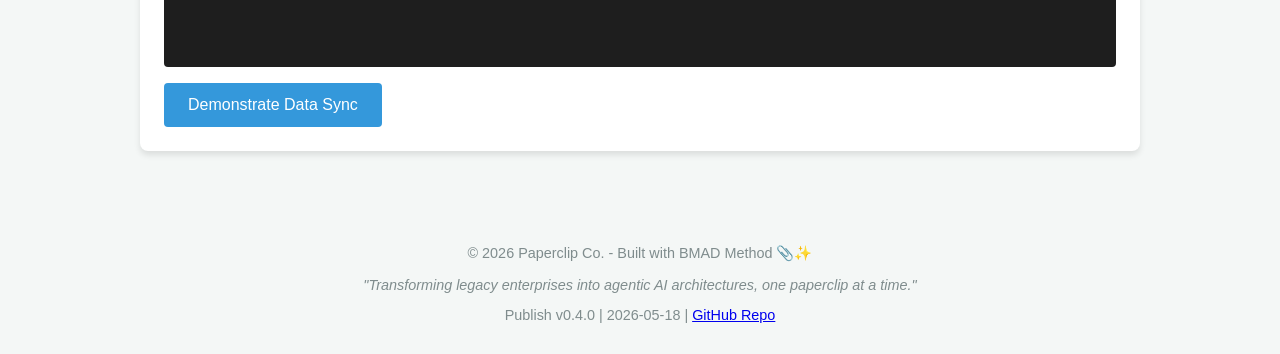
==== commit 1686aa03: "v0.4.0: reorganize project structure, add release tracking, and update site footer" ====
--- a/index.html
+++ b/index.html
@@ -4,13 +4,13 @@
     <meta charset="UTF-8">
     <meta name="viewport" content="width=device-width, initial-scale=1.0">
     <title>Paperclip Co - Enterprise BMAD Dashboard</title>
-    <link rel="stylesheet" href="style.css">
-    <link rel="icon" href="favicon.svg" type="image/svg+xml">
+    <link rel="stylesheet" href="styles/style.css">
+    <link rel="icon" href="assets/favicon.svg" type="image/svg+xml">
 </head>
 <body>
     <!-- Shared Menu -->
     <div id="shared-menu"></div>
-    <script src="menu.js"></script>
+    <script src="src/menu.js"></script>
 
     <header>
         <h1>📎 Paperclip Co. <span class="subtitle">Enterprise AI Transformation Consultancy</span></h1>
@@ -21,7 +21,7 @@
             <h2>🔄 From Chaos to Control: The BMAD Evolution</h2>
             <div class="bmad-visual">
                 <div class="bmad-visual-thumb" onclick="openModal()">
-                    <img src="bmad_before_after.jpeg" alt="BMAD Before and After - Old Abstraction Trap vs Future of BMAD">
+                    <img src="assets/bmad_before_after.jpeg" alt="BMAD Before and After - Old Abstraction Trap vs Future of BMAD">
                     <p class="click-hint">🔍 Click to enlarge</p>
                 </div>
                 <div class="bmad-visual-text">
@@ -72,16 +72,17 @@
     <div id="image-modal" class="modal-overlay" onclick="closeModal(event)">
         <div class="modal-content">
             <button class="modal-close" onclick="closeModal(event)">&times;</button>
-            <img src="bmad_before_after.jpeg" alt="BMAD Before and After - Full Size">
+            <img src="assets/bmad_before_after.jpeg" alt="BMAD Before and After - Full Size">
         </div>
     </div>
 
     <footer>
         <p>&copy; 2026 Paperclip Co. - Built with BMAD Method 📎✨</p>
         <p><em>"Transforming legacy enterprises into agentic AI architectures, one paperclip at a time."</em></p>
+        <p class="footer-meta">Publish v0.4.0 | 2026-05-18 | <a href="https://github.com/rifaterdemsahin/bmad" target="_blank">GitHub Repo</a></p>
     </footer>
 
-    <script src="app.js"></script>
+    <script src="src/app.js"></script>
     <script>
         function openModal() {
             document.getElementById('image-modal').classList.add('active');
--- a/styles/style.css
+++ b/styles/style.css
@@ -0,0 +1,455 @@
+body {
+    font-family: 'Segoe UI', Tahoma, Geneva, Verdana, sans-serif;
+    background-color: #f4f7f6;
+    color: #333;
+    margin: 0;
+    padding: 0;
+}
+
+.top-menu {
+    background-color: #34495e;
+    padding: 0;
+    position: sticky;
+    top: 0;
+    z-index: 1001;
+    box-shadow: 0 2px 10px rgba(0,0,0,0.1);
+}
+
+.menu-header {
+    display: flex;
+    align-items: center;
+    justify-content: space-between;
+    padding: 0.5rem 1rem;
+    max-width: 1200px;
+    margin: 0 auto;
+}
+
+.menu-logo {
+    color: white;
+    font-weight: 800;
+    font-size: 1.2rem;
+    margin-right: 1rem;
+}
+
+.menu-search-container {
+    flex: 1;
+    max-width: 400px;
+    position: relative;
+    margin: 0 1rem;
+}
+
+#menu-search-input {
+    width: 100%;
+    padding: 0.4rem 0.8rem;
+    border-radius: 20px;
+    border: none;
+    font-size: 0.85rem;
+    background: rgba(255,255,255,0.1);
+    color: white;
+    transition: background 0.3s;
+}
+
+#menu-search-input:focus {
+    background: rgba(255,255,255,0.2);
+    outline: none;
+}
+
+#menu-search-input::placeholder {
+    color: rgba(255,255,255,0.6);
+}
+
+.menu-results-dropdown {
+    position: absolute;
+    top: 100%;
+    left: 0;
+    right: 0;
+    background: white;
+    border-radius: 0 0 8px 8px;
+    box-shadow: 0 4px 12px rgba(0,0,0,0.2);
+    margin-top: 5px;
+    max-height: 300px;
+    overflow-y: auto;
+    display: none;
+    z-index: 2000;
+}
+
+.menu-result-item {
+    padding: 0.6rem 1rem;
+    cursor: pointer;
+    border-bottom: 1px solid #eee;
+    color: #333;
+}
+
+.menu-result-item:hover {
+    background: #f0f0f0;
+}
+
+.menu-items {
+    list-style: none;
+    margin: 0;
+    padding: 0;
+    display: flex;
+    justify-content: center;
+    background: #2c3e50;
+    transition: max-height 0.3s ease-out;
+}
+
+.menu-items li {
+    position: relative;
+}
+
+.menu-items a {
+    color: white;
+    text-decoration: none;
+    font-weight: 600;
+    font-size: 0.8rem;
+    transition: background 0.2s;
+    display: block;
+    padding: 0.8rem 1rem;
+}
+
+.menu-items a:hover {
+    background: #34495e;
+    color: #3498db;
+}
+
+/* Dropdown Styles */
+.dropdown-content {
+    display: none;
+    position: absolute;
+    background-color: #2c3e50;
+    min-width: 200px;
+    box-shadow: 0px 8px 16px 0px rgba(0,0,0,0.2);
+    z-index: 1;
+    flex-direction: column;
+}
+
+.dropdown-content li {
+    width: 100%;
+}
+
+.dropdown-content a {
+    padding: 0.7rem 1rem;
+    font-size: 0.75rem;
+    border-bottom: 1px solid rgba(255,255,255,0.05);
+}
+
+.dropdown:hover .dropdown-content {
+    display: flex;
+}
+
+/* Hamburger Menu */
+.menu-toggle {
+    display: none;
+    background: none;
+    border: none;
+    cursor: pointer;
+    padding: 10px;
+}
+
+.hamburger {
+    display: block;
+    width: 24px;
+    height: 2px;
+    background: white;
+    position: relative;
+    transition: background 0.3s;
+}
+
+.hamburger::before, .hamburger::after {
+    content: '';
+    position: absolute;
+    width: 24px;
+    height: 2px;
+    background: white;
+    transition: transform 0.3s;
+}
+
+.hamburger::before { top: -8px; }
+.hamburger::after { bottom: -8px; }
+
+.menu-toggle.active .hamburger { background: transparent; }
+.menu-toggle.active .hamburger::before { transform: rotate(45deg) translate(5px, 6px); }
+.menu-toggle.active .hamburger::after { transform: rotate(-45deg) translate(5px, -6px); }
+
+/* Responsive Styles */
+@media (max-width: 768px) {
+    .menu-header {
+        width: 100%;
+    }
+
+    .menu-toggle {
+        display: block;
+    }
+
+    .menu-items {
+        display: none;
+        flex-direction: column;
+        width: 100%;
+        background: #2c3e50;
+        max-height: 0;
+        overflow: hidden;
+    }
+
+    .menu-items.active {
+        display: flex;
+        max-height: 100vh;
+        overflow-y: auto;
+    }
+
+    .menu-items li {
+        width: 100%;
+    }
+
+    .dropdown-content {
+        position: static;
+        display: none;
+        width: 100%;
+        background: #34495e;
+        box-shadow: none;
+    }
+
+    .dropdown.active .dropdown-content {
+        display: flex;
+    }
+
+    .menu-search-container {
+        max-width: none;
+        margin: 0 0.5rem;
+    }
+}
+
+.model-box {
+    padding: 1rem;
+    background: #fdfdfd;
+    border: 1px dashed #3498db;
+    border-radius: 4px;
+    text-align: center;
+}
+
+header {
+    background-color: #2c3e50;
+    color: white;
+    padding: 1rem 2rem;
+    text-align: center;
+}
+
+.subtitle {
+    font-weight: 300;
+    font-size: 1rem;
+    display: block;
+}
+
+main {
+    padding: 2rem;
+    max-width: 1000px;
+    margin: 0 auto;
+}
+
+section {
+    background: white;
+    padding: 1.5rem;
+    margin-bottom: 2rem;
+    border-radius: 8px;
+    box-shadow: 0 4px 6px rgba(0,0,0,0.1);
+}
+
+h2 {
+    border-bottom: 2px solid #3498db;
+    padding-bottom: 0.5rem;
+    margin-top: 0;
+}
+
+.search-container {
+    position: relative;
+}
+
+#autocomplete-input {
+    width: 100%;
+    padding: 0.8rem;
+    font-size: 1rem;
+    border: 1px solid #ccc;
+    border-radius: 4px;
+    box-sizing: border-box;
+}
+
+.results-dropdown {
+    position: absolute;
+    top: 100%;
+    left: 0;
+    right: 0;
+    background: white;
+    border: 1px solid #ccc;
+    border-top: none;
+    z-index: 1000;
+    max-height: 200px;
+    overflow-y: auto;
+    display: none;
+}
+
+.result-item {
+    padding: 0.8rem;
+    cursor: pointer;
+    border-bottom: 1px solid #eee;
+}
+
+.result-item:hover {
+    background-color: #f0f0f0;
+}
+
+.result-category {
+    font-size: 0.8rem;
+    color: #3498db;
+    text-transform: uppercase;
+    margin-bottom: 0.2rem;
+}
+
+.agent-console {
+    background-color: #1e1e1e;
+    color: #00ff00;
+    font-family: 'Courier New', Courier, monospace;
+    padding: 1rem;
+    border-radius: 4px;
+    height: 150px;
+    overflow-y: auto;
+    margin-bottom: 1rem;
+}
+
+.system-msg {
+    margin: 0.2rem 0;
+}
+
+button {
+    background-color: #3498db;
+    color: white;
+    border: none;
+    padding: 0.8rem 1.5rem;
+    border-radius: 4px;
+    cursor: pointer;
+    font-size: 1rem;
+}
+
+button:hover {
+    background-color: #2980b9;
+}
+
+.bmad-grid {
+    display: grid;
+    grid-template-columns: repeat(auto-fit, minmax(200px, 1fr));
+    gap: 1.5rem;
+}
+
+.bmad-card {
+    background: #ecf0f1;
+    padding: 1rem;
+    border-radius: 6px;
+    text-align: center;
+    transition: transform 0.2s;
+}
+
+.bmad-card:hover {
+    transform: translateY(-5px);
+}
+
+footer {
+    text-align: center;
+    padding: 1rem;
+    color: #7f8c8d;
+    font-size: 0.9rem;
+}
+
+/* Modal Styles */
+.modal-overlay {
+    display: none;
+    position: fixed;
+    z-index: 2000;
+    left: 0;
+    top: 0;
+    width: 100%;
+    height: 100%;
+    background-color: rgba(0, 0, 0, 0.85);
+    justify-content: center;
+    align-items: center;
+    padding: 2rem;
+    box-sizing: border-box;
+}
+
+.modal-overlay.active {
+    display: flex;
+}
+
+.modal-content {
+    position: relative;
+    max-width: 90vw;
+    max-height: 90vh;
+    display: flex;
+    flex-direction: column;
+    align-items: center;
+}
+
+.modal-content img {
+    max-width: 100%;
+    max-height: 80vh;
+    border-radius: 8px;
+    box-shadow: 0 10px 30px rgba(0,0,0,0.5);
+}
+
+.modal-close {
+    position: absolute;
+    top: -40px;
+    right: 0;
+    color: white;
+    font-size: 2rem;
+    font-weight: bold;
+    cursor: pointer;
+    background: none;
+    border: none;
+    padding: 0;
+    line-height: 1;
+}
+
+.modal-close:hover {
+    color: #e74c3c;
+}
+
+.bmad-visual {
+    display: flex;
+    flex-wrap: wrap;
+    gap: 1.5rem;
+    align-items: flex-start;
+}
+
+.bmad-visual-thumb {
+    flex: 1 1 300px;
+    cursor: pointer;
+    transition: transform 0.2s, box-shadow 0.2s;
+    border-radius: 8px;
+    overflow: hidden;
+    box-shadow: 0 4px 6px rgba(0,0,0,0.1);
+}
+
+.bmad-visual-thumb:hover {
+    transform: scale(1.02);
+    box-shadow: 0 8px 16px rgba(0,0,0,0.2);
+}
+
+.bmad-visual-thumb img {
+    width: 100%;
+    display: block;
+}
+
+.bmad-visual-text {
+    flex: 2 1 400px;
+}
+
+.bmad-visual-text p {
+    line-height: 1.7;
+    margin-bottom: 1rem;
+}
+
+.click-hint {
+    font-size: 0.85rem;
+    color: #3498db;
+    margin-top: 0.5rem;
+    font-style: italic;
+}
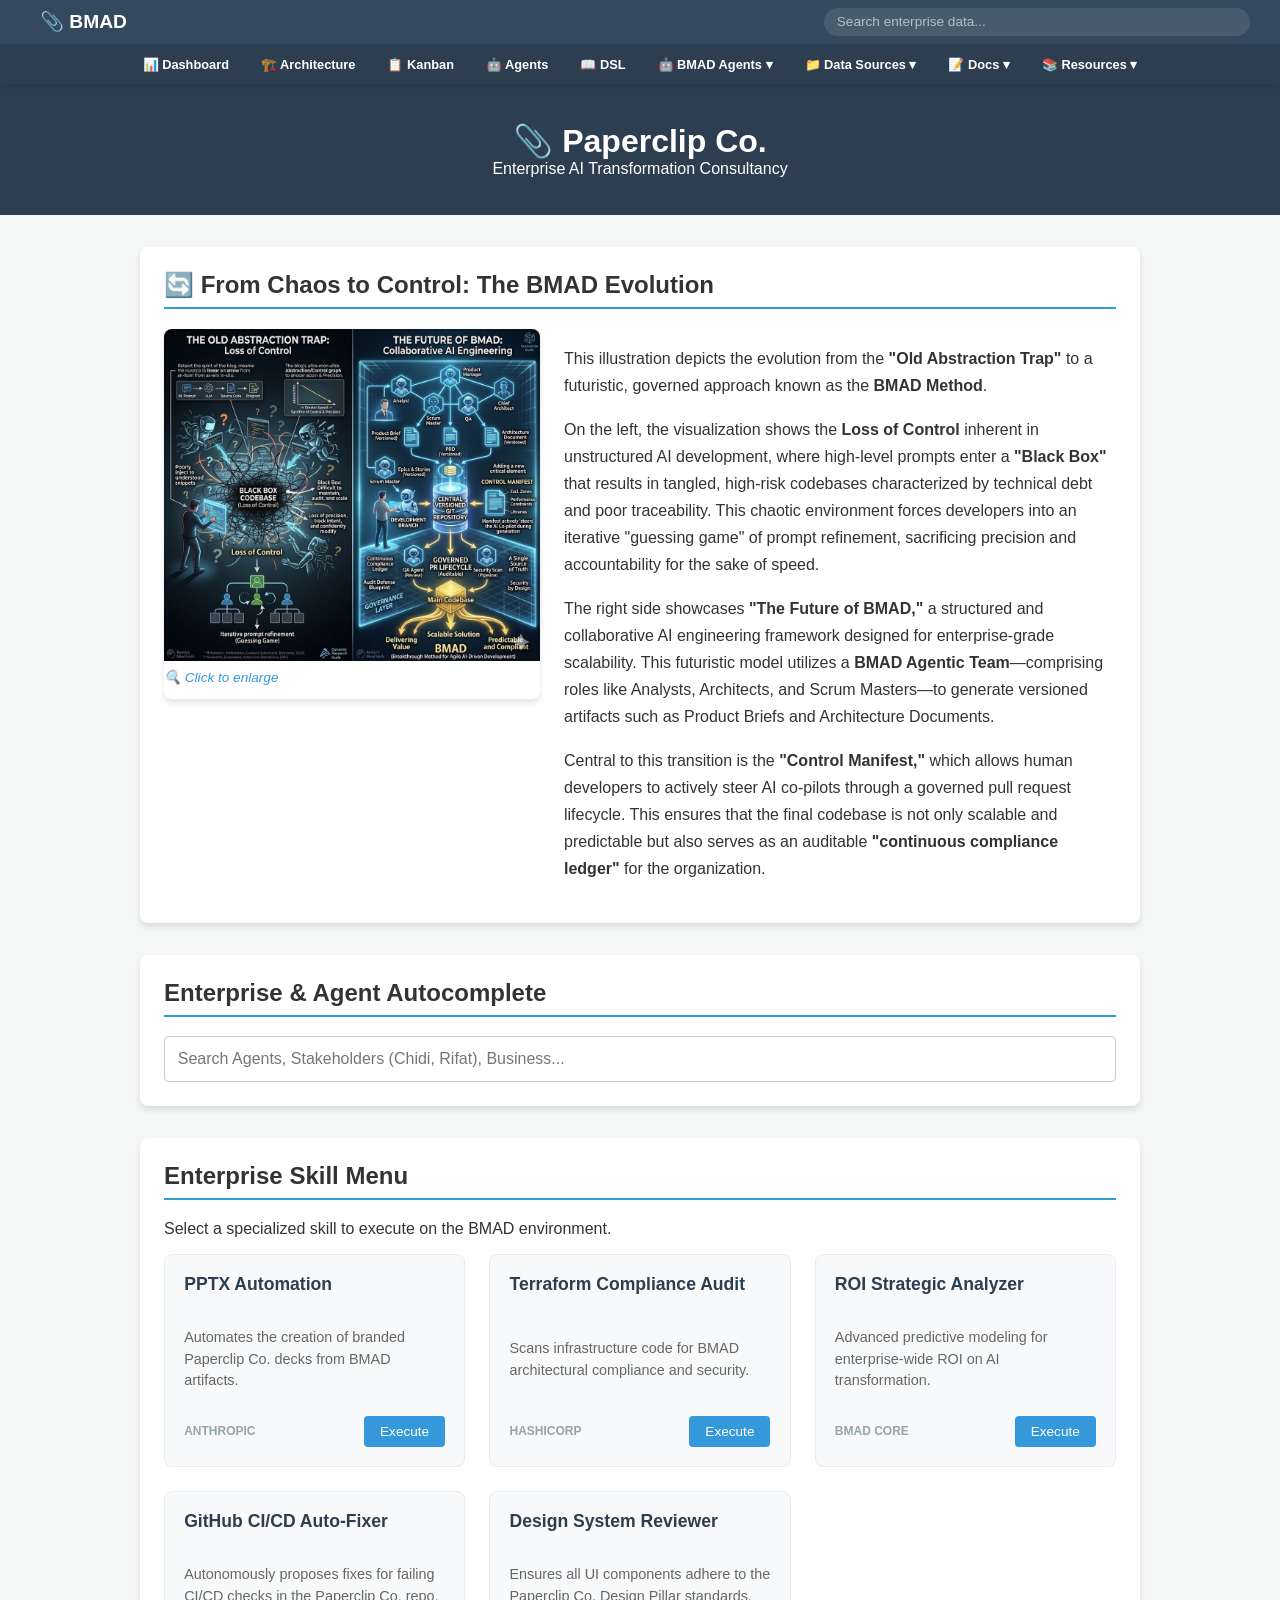
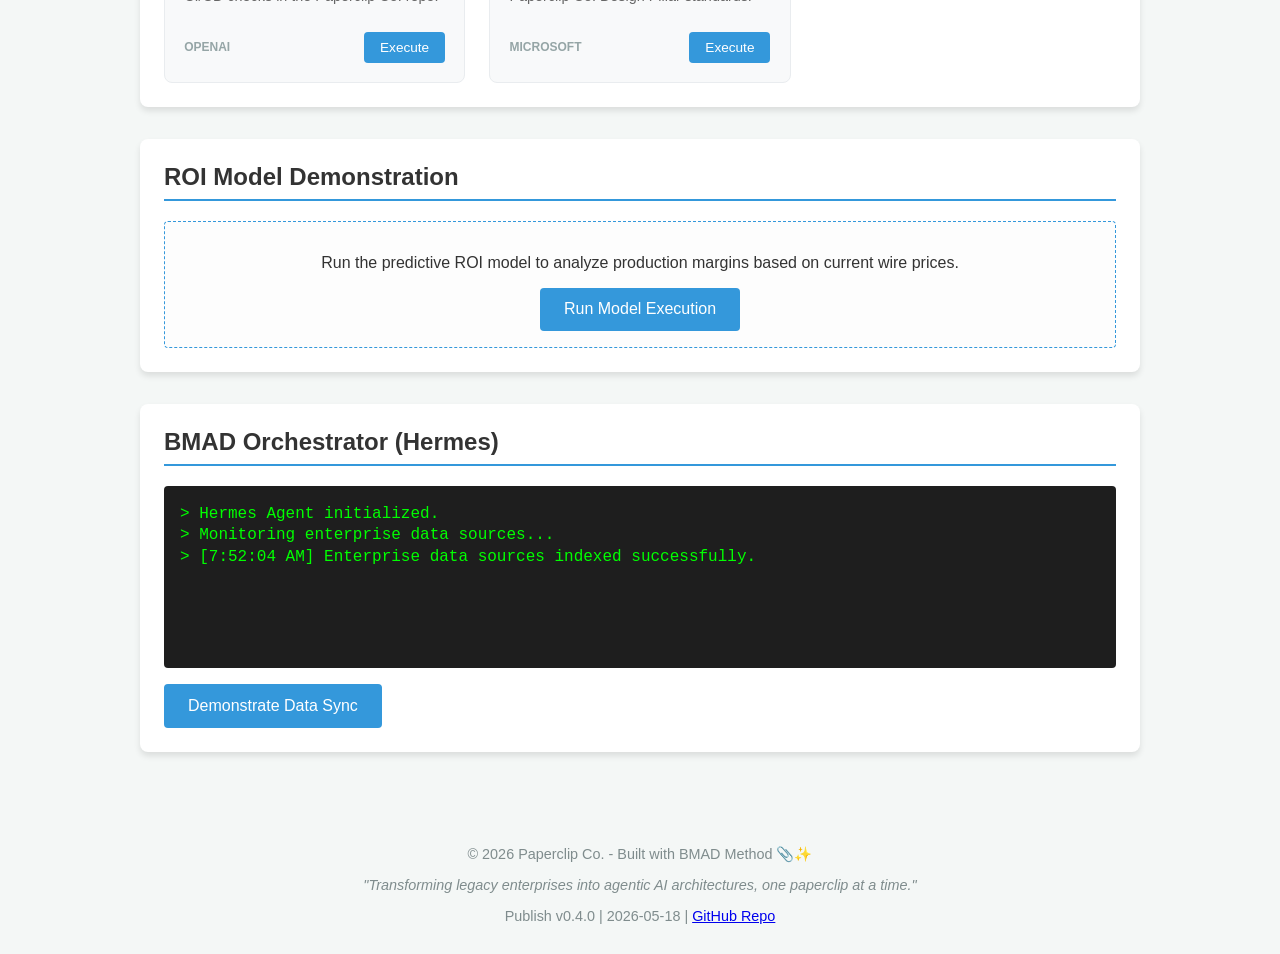
==== commit 776fae20: "feat: add bmad-sanity-check skill and enterprise skill menu" ====
--- a/index.html
+++ b/index.html
@@ -46,6 +46,14 @@
             <div class="search-container">
                 <input type="text" id="autocomplete-input" placeholder="Search Agents, Stakeholders (Chidi, Rifat), Business...">
                 <div id="autocomplete-results" class="results-dropdown"></div>
+            </div>
+        </section>
+
+        <section id="skill-menu-section">
+            <h2>Enterprise Skill Menu</h2>
+            <p>Select a specialized skill to execute on the BMAD environment.</p>
+            <div id="skill-menu" class="skill-grid">
+                <!-- Skills will be loaded here -->
             </div>
         </section>
 
--- a/styles/style.css
+++ b/styles/style.css
@@ -453,3 +453,58 @@
     margin-top: 0.5rem;
     font-style: italic;
 }
+
+/* Skill Menu Styles */
+.skill-grid {
+    display: grid;
+    grid-template-columns: repeat(auto-fit, minmax(280px, 1fr));
+    gap: 1.5rem;
+    margin-top: 1rem;
+}
+
+.skill-card {
+    background: #f8f9fa;
+    border: 1px solid #e9ecef;
+    border-radius: 8px;
+    padding: 1.2rem;
+    display: flex;
+    flex-direction: column;
+    justify-content: space-between;
+    transition: box-shadow 0.3s, border-color 0.3s;
+}
+
+.skill-card:hover {
+    box-shadow: 0 4px 12px rgba(0,0,0,0.05);
+    border-color: #3498db;
+}
+
+.skill-card h3 {
+    margin-top: 0;
+    font-size: 1.1rem;
+    color: #2c3e50;
+}
+
+.skill-card p {
+    font-size: 0.9rem;
+    color: #666;
+    line-height: 1.5;
+    margin-bottom: 1.5rem;
+}
+
+.skill-footer {
+    display: flex;
+    justify-content: space-between;
+    align-items: center;
+}
+
+.skill-footer span {
+    font-size: 0.75rem;
+    font-weight: 700;
+    text-transform: uppercase;
+    color: #95a5a6;
+}
+
+.skill-footer button {
+    padding: 0.5rem 1rem;
+    font-size: 0.85rem;
+}
